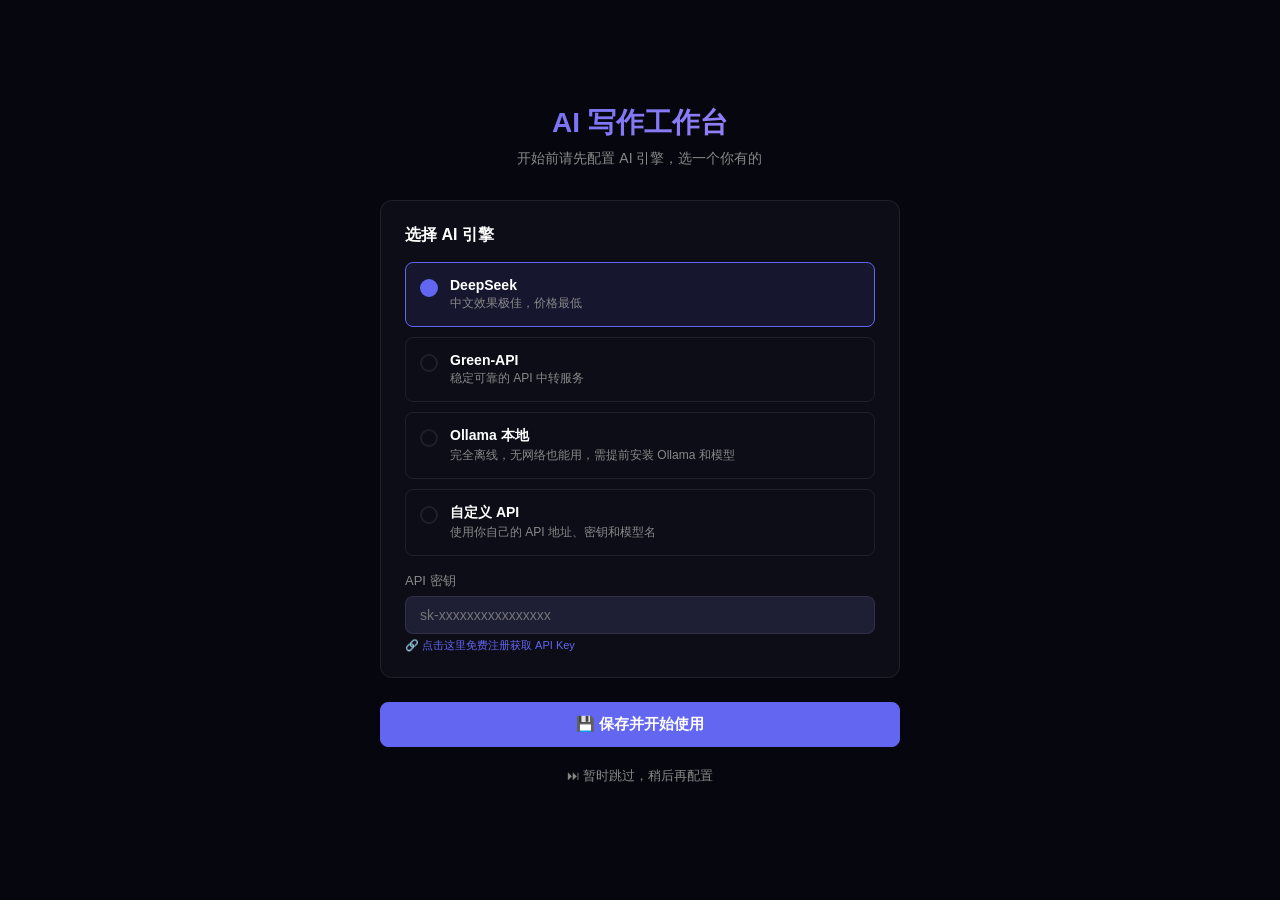
==== 通用写作/static/setup.html @ 701e63a7 "v1.0.0: AI写作工作台首发版 - 8个行业57个模板" ====
<!DOCTYPE html>
<html lang="zh-CN">
<head>
<meta charset="UTF-8">
<meta name="viewport" content="width=device-width, initial-scale=1.0">
<title>AI 写作工作台 - 初始配置</title>
<style>
:root {
  --bg: #06060e; --bg2: #0d0d18; --bg3: #151525; --bg4: #1e1e35;
  --text: #e0e0e0; --text-dim: #888; --text-bright: #fff;
  --accent: #6366f1; --accent-hover: #818cf8; --accent-glow: rgba(99,102,241,0.3);
  --border: rgba(255,255,255,0.08); --radius: 12px; --radius-sm: 8px;
  --green: #10b981; --green-bg: rgba(16,185,129,0.1);
  --red: #ef4444;
}
* { margin: 0; padding: 0; box-sizing: border-box; }
body {
  font-family: "Inter","Microsoft YaHei","PingFang SC",sans-serif;
  background: var(--bg); color: var(--text);
  min-height: 100vh; display: flex; align-items: center; justify-content: center;
  padding: 20px;
}
.container { max-width: 520px; width: 100%; }
.header { text-align: center; margin-bottom: 32px; }
.logo {
  font-size: 28px; font-weight: 800;
  background: linear-gradient(135deg, #6366f1, #a78bfa);
  -webkit-background-clip: text; -webkit-text-fill-color: transparent;
}
.subtitle { font-size: 14px; color: var(--text-dim); margin-top: 8px; }
.card {
  background: var(--bg2); border: 1px solid var(--border);
  border-radius: var(--radius); padding: 24px; margin-bottom: 16px;
}
.card-title { font-size: 16px; font-weight: 600; color: var(--text-bright); margin-bottom: 16px; }
.engine-option {
  display: flex; align-items: flex-start; gap: 12px; padding: 14px;
  border: 1px solid var(--border); border-radius: var(--radius-sm); margin-bottom: 10px;
  cursor: pointer; transition: all 0.2s;
}
.engine-option:hover { border-color: var(--accent); background: rgba(99,102,241,0.05); }
.engine-option.active { border-color: var(--accent); background: rgba(99,102,241,0.1); }
.engine-radio { 
  width: 18px; height: 18px; border-radius: 50%; border: 2px solid var(--border);
  flex-shrink: 0; margin-top: 2px; position: relative;
}
.engine-option.active .engine-radio { border-color: var(--accent); background: var(--accent); }
.engine-name { font-size: 14px; font-weight: 600; color: var(--text-bright); }
.engine-desc { font-size: 12px; color: var(--text-dim); margin-top: 2px; }
.form-group { margin-top: 16px; }
.form-group label { display: block; font-size: 13px; color: var(--text-dim); margin-bottom: 6px; }
.form-group input {
  width: 100%; background: var(--bg4); border: 1px solid var(--border);
  border-radius: var(--radius-sm); padding: 10px 14px; color: var(--text);
  font-size: 14px; outline: none;
}
.form-group input:focus { border-color: var(--accent); }
.form-hint { font-size: 11px; color: var(--text-dim); margin-top: 4px; }
.form-hint a { color: var(--accent); text-decoration: none; }
.form-hint a:hover { text-decoration: underline; }
.btn {
  width: 100%; padding: 12px; border: 1px solid var(--border);
  border-radius: var(--radius-sm); background: var(--surface);
  color: var(--text); font-size: 15px; cursor: pointer; transition: all 0.2s;
  margin-top: 8px;
}
.btn-primary { background: var(--accent); border-color: var(--accent); color: #fff; font-weight: 600; }
.btn-primary:hover { background: var(--accent-hover); box-shadow: 0 0 16px var(--accent-glow); }
.btn-skip { background: transparent; border: none; color: var(--text-dim); font-size: 13px; }
.btn-skip:hover { color: var(--text); }
.msg { text-align: center; font-size: 13px; padding: 10px; border-radius: var(--radius-sm); margin-bottom: 12px; display: none; }
.msg-error { background: rgba(239,68,68,0.1); color: var(--red); }
.msg-success { background: var(--green-bg); color: var(--green); }
</style>
</head>
<body>
<div class="container">
  <div class="header">
    <h1 class="logo">AI 写作工作台</h1>
    <p class="subtitle">开始前请先配置 AI 引擎，选一个你有的</p>
  </div>

  <div class="card">
    <div class="card-title">选择 AI 引擎</div>

    <div class="engine-option active" onclick="selectEngine('deepseek')" id="opt_deepseek">
      <div class="engine-radio"></div>
      <div>
        <div class="engine-name">DeepSeek</div>
        <div class="engine-desc">中文效果极佳，价格最低</div>
      </div>
    </div>

    <div class="engine-option" onclick="selectEngine('greenapi')" id="opt_greenapi">
      <div class="engine-radio"></div>
      <div>
        <div class="engine-name">Green-API</div>
        <div class="engine-desc">稳定可靠的 API 中转服务</div>
      </div>
    </div>

    <div class="engine-option" onclick="selectEngine('ollama')" id="opt_ollama">
      <div class="engine-radio"></div>
      <div>
        <div class="engine-name">Ollama 本地</div>
        <div class="engine-desc">完全离线，无网络也能用，需提前安装 Ollama 和模型</div>
      </div>
    </div>

    <div class="engine-option" onclick="selectEngine('custom')" id="opt_custom">
      <div class="engine-radio"></div>
      <div>
        <div class="engine-name">自定义 API</div>
        <div class="engine-desc">使用你自己的 API 地址、密钥和模型名</div>
      </div>
    </div>

    <div class="msg" id="msg"></div>

    <!-- DeepSeek -->
    <div id="form_deepseek" class="form-group">
      <label>API 密钥</label>
      <input type="password" id="key_deepseek" placeholder="sk-xxxxxxxxxxxxxxxx" readonly onfocus="this.removeAttribute('readonly')">
      <div class="form-hint">🔗 <a href="https://platform.deepseek.com" target="_blank">点击这里免费注册获取 API Key</a></div>
    </div>
    <!-- Green-API -->
    <div id="form_greenapi" class="form-group" style="display:none">
      <label>API 密钥</label>
      <input type="password" id="key_greenapi" placeholder="sk-xxxxxxxxxxxxxxxx" readonly onfocus="this.removeAttribute('readonly')">
      <div class="form-hint">接口地址：https://api.martin007.top/</div>
    </div>
    <!-- Ollama -->
    <div id="form_ollama" class="form-group" style="display:none">
      <label>模型名称</label>
      <input type="text" id="model_ollama" placeholder="qwen2.5:latest" readonly onfocus="this.removeAttribute('readonly')">
      <div class="form-hint">请确认已安装 Ollama 并下载了模型。默认: qwen2.5</div>
    </div>
    <!-- Custom -->
    <div id="form_custom" class="form-group" style="display:none">
      <label>API 地址</label>
      <input type="text" id="url_custom" placeholder="https://your-api.com/v1" readonly onfocus="this.removeAttribute('readonly')">
      <div class="form-hint">任何兼容 OpenAI 格式的接口地址</div>
      <label style="margin-top:12px;">API 密钥</label>
      <input type="password" id="key_custom" placeholder="sk-xxxxxxxxxxxxxxxx" readonly onfocus="this.removeAttribute('readonly')">
      <label style="margin-top:12px;">模型名称</label>
      <input type="text" id="model_custom" placeholder="gpt-4o-mini" readonly onfocus="this.removeAttribute('readonly')">
      <div class="form-hint">填写要调用的模型名称</div>
    </div>
  </div>

  <button class="btn btn-primary" onclick="saveConfig()">💾 保存并开始使用</button>
  <button class="btn btn-skip" onclick="skipSetup()">⏭ 暂时跳过，稍后再配置</button>
</div>

<script>
function selectEngine(e) {
  document.querySelectorAll('.engine-option').forEach(function(el){ el.classList.remove('active'); });
  document.getElementById('opt_' + e).classList.add('active');
  ['deepseek','greenapi','ollama','custom'].forEach(function(id) {
    document.getElementById('form_' + id).style.display = (id === e) ? 'block' : 'none';
  });
}

function showMsg(txt, cls) {
  var m = document.getElementById('msg');
  m.textContent = txt; m.className = 'msg msg-' + cls; m.style.display = 'block';
}

async function saveConfig() {
  var engine = document.querySelector('.engine-option.active').id.replace('opt_','');
  var body = { engine: engine };
  if (engine === 'deepseek') body.api_key = document.getElementById('key_deepseek').value.trim();
  else if (engine === 'greenapi') body.api_key = document.getElementById('key_greenapi').value.trim();
  else if (engine === 'ollama') body.model = document.getElementById('model_ollama').value.trim();
  else if (engine === 'custom') {
    body.base_url = document.getElementById('url_custom').value.trim();
    body.api_key = document.getElementById('key_custom').value.trim();
    body.model = document.getElementById('model_custom').value.trim();
  }
  try {
    var r = await fetch('/api/switch-engine', { method:'POST', headers:{'Content-Type':'application/json'}, body:JSON.stringify(body) });
    var d = await r.json();
    if (d.ok) { showMsg('配置已保存，正在跳转...', 'success'); setTimeout(function(){ window.location.href = '/'; }, 800); }
    else showMsg('保存失败: ' + (d.error || '未知错误'), 'error');
  } catch(e) { showMsg('网络错误: ' + e.message, 'error'); }
}

function skipSetup() { window.location.href = '/'; }
</script>
</body>
</html>
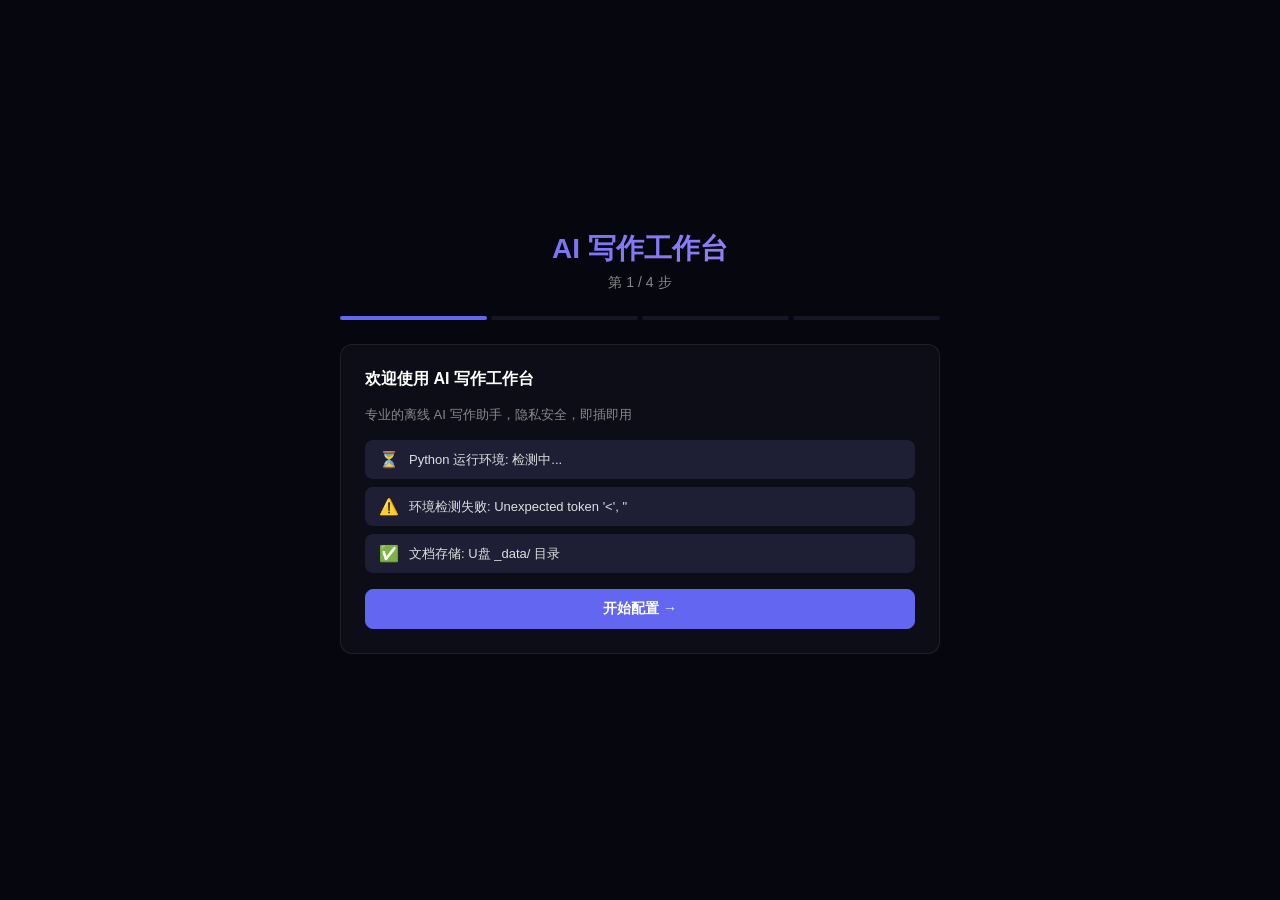
==== commit 6970ca3d: "v1.3.0: 4步安装引导页+离线分发工具prepare_offline.py" ====
--- a/通用写作/static/setup.html
+++ b/通用写作/static/setup.html
@@ -3,189 +3,262 @@
 <head>
 <meta charset="UTF-8">
 <meta name="viewport" content="width=device-width, initial-scale=1.0">
-<title>AI 写作工作台 - 初始配置</title>
+<title>AI 写作工作台 - 安装引导</title>
 <style>
 :root {
   --bg: #06060e; --bg2: #0d0d18; --bg3: #151525; --bg4: #1e1e35;
   --text: #e0e0e0; --text-dim: #888; --text-bright: #fff;
   --accent: #6366f1; --accent-hover: #818cf8; --accent-glow: rgba(99,102,241,0.3);
   --border: rgba(255,255,255,0.08); --radius: 12px; --radius-sm: 8px;
-  --green: #10b981; --green-bg: rgba(16,185,129,0.1);
-  --red: #ef4444;
-}
-* { margin: 0; padding: 0; box-sizing: border-box; }
+  --green: #10b981; --red: #ef4444; --orange: #f59e0b;
+}
+* { margin:0; padding:0; box-sizing:border-box; }
 body {
   font-family: "Inter","Microsoft YaHei","PingFang SC",sans-serif;
   background: var(--bg); color: var(--text);
   min-height: 100vh; display: flex; align-items: center; justify-content: center;
   padding: 20px;
 }
-.container { max-width: 520px; width: 100%; }
-.header { text-align: center; margin-bottom: 32px; }
+.container { max-width: 600px; width: 100%; }
+.header { text-align: center; margin-bottom: 24px; }
 .logo {
   font-size: 28px; font-weight: 800;
   background: linear-gradient(135deg, #6366f1, #a78bfa);
   -webkit-background-clip: text; -webkit-text-fill-color: transparent;
 }
-.subtitle { font-size: 14px; color: var(--text-dim); margin-top: 8px; }
+.subtitle { font-size: 14px; color: var(--text-dim); margin-top: 6px; }
+.progress { display: flex; gap: 4px; margin-bottom: 24px; }
+.progress-dot {
+  flex: 1; height: 4px; background: var(--bg3); border-radius: 2px;
+  transition: background 0.3s;
+}
+.progress-dot.active { background: var(--accent); }
 .card {
   background: var(--bg2); border: 1px solid var(--border);
   border-radius: var(--radius); padding: 24px; margin-bottom: 16px;
 }
 .card-title { font-size: 16px; font-weight: 600; color: var(--text-bright); margin-bottom: 16px; }
+.card-desc { font-size: 13px; color: var(--text-dim); margin-bottom: 16px; }
+.check-item {
+  display: flex; align-items: center; gap: 10px; padding: 10px 14px;
+  margin-bottom: 8px; background: var(--bg4); border-radius: var(--radius-sm);
+  font-size: 13px;
+}
+.check-icon { font-size: 16px; flex-shrink: 0; }
+.scene-grid { display: grid; grid-template-columns: repeat(2, 1fr); gap: 8px; }
+.scene-card {
+  padding: 12px; background: var(--bg4); border: 2px solid var(--border);
+  border-radius: var(--radius-sm); cursor: pointer; text-align: center;
+  transition: all 0.2s; font-size: 14px;
+}
+.scene-card:hover { border-color: var(--accent); }
+.scene-card.selected { border-color: var(--accent); background: rgba(99,102,241,0.12); color: var(--text-bright); }
 .engine-option {
   display: flex; align-items: flex-start; gap: 12px; padding: 14px;
-  border: 1px solid var(--border); border-radius: var(--radius-sm); margin-bottom: 10px;
+  border: 2px solid var(--border); border-radius: var(--radius-sm); margin-bottom: 10px;
   cursor: pointer; transition: all 0.2s;
 }
-.engine-option:hover { border-color: var(--accent); background: rgba(99,102,241,0.05); }
-.engine-option.active { border-color: var(--accent); background: rgba(99,102,241,0.1); }
-.engine-radio { 
+.engine-option:hover { border-color: var(--accent); }
+.engine-option.selected { border-color: var(--accent); background: rgba(99,102,241,0.08); }
+.engine-radio {
   width: 18px; height: 18px; border-radius: 50%; border: 2px solid var(--border);
-  flex-shrink: 0; margin-top: 2px; position: relative;
-}
-.engine-option.active .engine-radio { border-color: var(--accent); background: var(--accent); }
+  flex-shrink: 0; margin-top: 2px;
+}
+.engine-option.selected .engine-radio { border-color: var(--accent); background: var(--accent); }
 .engine-name { font-size: 14px; font-weight: 600; color: var(--text-bright); }
 .engine-desc { font-size: 12px; color: var(--text-dim); margin-top: 2px; }
-.form-group { margin-top: 16px; }
-.form-group label { display: block; font-size: 13px; color: var(--text-dim); margin-bottom: 6px; }
-.form-group input {
-  width: 100%; background: var(--bg4); border: 1px solid var(--border);
-  border-radius: var(--radius-sm); padding: 10px 14px; color: var(--text);
-  font-size: 14px; outline: none;
-}
-.form-group input:focus { border-color: var(--accent); }
+.engine-form { margin-top: 12px; display: none; }
+.engine-option.selected .engine-form { display: block; }
+.form-input {
+  width: 100%; background: var(--bg3); border: 1px solid var(--border);
+  border-radius: var(--radius-sm); padding: 8px 14px; color: var(--text);
+  font-size: 13px; outline: none; margin-top: 8px;
+}
+.form-input:focus { border-color: var(--accent); }
 .form-hint { font-size: 11px; color: var(--text-dim); margin-top: 4px; }
-.form-hint a { color: var(--accent); text-decoration: none; }
-.form-hint a:hover { text-decoration: underline; }
+.btn-row { display: flex; gap: 8px; margin-top: 16px; }
 .btn {
-  width: 100%; padding: 12px; border: 1px solid var(--border);
-  border-radius: var(--radius-sm); background: var(--surface);
-  color: var(--text); font-size: 15px; cursor: pointer; transition: all 0.2s;
-  margin-top: 8px;
-}
+  padding: 10px 20px; border: 1px solid var(--border); border-radius: var(--radius-sm);
+  background: var(--surface); color: var(--text); font-size: 14px; cursor: pointer;
+  transition: all 0.2s; flex: 1; text-align: center;
+}
+.btn:hover { border-color: rgba(255,255,255,0.2); }
 .btn-primary { background: var(--accent); border-color: var(--accent); color: #fff; font-weight: 600; }
 .btn-primary:hover { background: var(--accent-hover); box-shadow: 0 0 16px var(--accent-glow); }
 .btn-skip { background: transparent; border: none; color: var(--text-dim); font-size: 13px; }
 .btn-skip:hover { color: var(--text); }
-.msg { text-align: center; font-size: 13px; padding: 10px; border-radius: var(--radius-sm); margin-bottom: 12px; display: none; }
-.msg-error { background: rgba(239,68,68,0.1); color: var(--red); }
-.msg-success { background: var(--green-bg); color: var(--green); }
+.summary { font-size: 13px; line-height: 1.8; }
+.summary b { color: var(--accent); }
+.summary-done { text-align: center; font-size: 40px; margin-bottom: 16px; }
 </style>
 </head>
 <body>
 <div class="container">
   <div class="header">
     <h1 class="logo">AI 写作工作台</h1>
-    <p class="subtitle">开始前请先配置 AI 引擎，选一个你有的</p>
-  </div>
-
-  <div class="card">
+    <p class="subtitle" id="stepTitle">正在检测环境...</p>
+  </div>
+  <div class="progress" id="progressDots"></div>
+
+  <!-- Step 1: Welcome + Detection -->
+  <div class="card" id="step1">
+    <div class="card-title">欢迎使用 AI 写作工作台</div>
+    <div class="card-desc">专业的离线 AI 写作助手，隐私安全，即插即用</div>
+    <div id="checkList"></div>
+    <div class="btn-row"><button class="btn btn-primary" onclick="nextStep()">开始配置 →</button></div>
+  </div>
+
+  <!-- Step 2: Scenes -->
+  <div class="card" id="step2" style="display:none">
+    <div class="card-title">选择写作场景（可多选）</div>
+    <div class="card-desc">选择你常用的写作类型，首页会优先显示</div>
+    <div class="scene-grid" id="sceneGrid"></div>
+    <div class="btn-row">
+      <button class="btn" onclick="prevStep()">← 上一步</button>
+      <button class="btn btn-primary" onclick="nextStep()">下一步 →</button>
+    </div>
+  </div>
+
+  <!-- Step 3: Engine -->
+  <div class="card" id="step3" style="display:none">
     <div class="card-title">选择 AI 引擎</div>
-
-    <div class="engine-option active" onclick="selectEngine('deepseek')" id="opt_deepseek">
-      <div class="engine-radio"></div>
-      <div>
-        <div class="engine-name">DeepSeek</div>
-        <div class="engine-desc">中文效果极佳，价格最低</div>
-      </div>
+    <div class="card-desc">推荐使用本地模型，纯离线，隐私安全</div>
+    <div id="engineOptions"></div>
+    <div class="btn-row">
+      <button class="btn" onclick="prevStep()">← 上一步</button>
+      <button class="btn btn-primary" onclick="finishSetup()">完成配置</button>
     </div>
-
-    <div class="engine-option" onclick="selectEngine('greenapi')" id="opt_greenapi">
-      <div class="engine-radio"></div>
-      <div>
-        <div class="engine-name">Green-API</div>
-        <div class="engine-desc">稳定可靠的 API 中转服务</div>
-      </div>
-    </div>
-
-    <div class="engine-option" onclick="selectEngine('ollama')" id="opt_ollama">
-      <div class="engine-radio"></div>
-      <div>
-        <div class="engine-name">Ollama 本地</div>
-        <div class="engine-desc">完全离线，无网络也能用，需提前安装 Ollama 和模型</div>
-      </div>
-    </div>
-
-    <div class="engine-option" onclick="selectEngine('custom')" id="opt_custom">
-      <div class="engine-radio"></div>
-      <div>
-        <div class="engine-name">自定义 API</div>
-        <div class="engine-desc">使用你自己的 API 地址、密钥和模型名</div>
-      </div>
-    </div>
-
-    <div class="msg" id="msg"></div>
-
-    <!-- DeepSeek -->
-    <div id="form_deepseek" class="form-group">
-      <label>API 密钥</label>
-      <input type="password" id="key_deepseek" placeholder="sk-xxxxxxxxxxxxxxxx" readonly onfocus="this.removeAttribute('readonly')">
-      <div class="form-hint">🔗 <a href="https://platform.deepseek.com" target="_blank">点击这里免费注册获取 API Key</a></div>
-    </div>
-    <!-- Green-API -->
-    <div id="form_greenapi" class="form-group" style="display:none">
-      <label>API 密钥</label>
-      <input type="password" id="key_greenapi" placeholder="sk-xxxxxxxxxxxxxxxx" readonly onfocus="this.removeAttribute('readonly')">
-      <div class="form-hint">接口地址：https://api.martin007.top/</div>
-    </div>
-    <!-- Ollama -->
-    <div id="form_ollama" class="form-group" style="display:none">
-      <label>模型名称</label>
-      <input type="text" id="model_ollama" placeholder="qwen2.5:latest" readonly onfocus="this.removeAttribute('readonly')">
-      <div class="form-hint">请确认已安装 Ollama 并下载了模型。默认: qwen2.5</div>
-    </div>
-    <!-- Custom -->
-    <div id="form_custom" class="form-group" style="display:none">
-      <label>API 地址</label>
-      <input type="text" id="url_custom" placeholder="https://your-api.com/v1" readonly onfocus="this.removeAttribute('readonly')">
-      <div class="form-hint">任何兼容 OpenAI 格式的接口地址</div>
-      <label style="margin-top:12px;">API 密钥</label>
-      <input type="password" id="key_custom" placeholder="sk-xxxxxxxxxxxxxxxx" readonly onfocus="this.removeAttribute('readonly')">
-      <label style="margin-top:12px;">模型名称</label>
-      <input type="text" id="model_custom" placeholder="gpt-4o-mini" readonly onfocus="this.removeAttribute('readonly')">
-      <div class="form-hint">填写要调用的模型名称</div>
-    </div>
-  </div>
-
-  <button class="btn btn-primary" onclick="saveConfig()">💾 保存并开始使用</button>
-  <button class="btn btn-skip" onclick="skipSetup()">⏭ 暂时跳过，稍后再配置</button>
+    <button class="btn-skip" onclick="finishSetup()" style="width:100%;margin-top:8px;">跳过，使用本地模型</button>
+  </div>
+
+  <!-- Step 4: Done -->
+  <div class="card" id="step4" style="display:none">
+    <div class="summary-done">✅</div>
+    <div class="card-title">全部就绪！</div>
+    <div class="summary" id="summaryText"></div>
+    <div class="btn-row"><button class="btn btn-primary" onclick="goHome()">🚀 开始写作</button></div>
+  </div>
 </div>
 
 <script>
-function selectEngine(e) {
-  document.querySelectorAll('.engine-option').forEach(function(el){ el.classList.remove('active'); });
-  document.getElementById('opt_' + e).classList.add('active');
-  ['deepseek','greenapi','ollama','custom'].forEach(function(id) {
-    document.getElementById('form_' + id).style.display = (id === e) ? 'block' : 'none';
-  });
-}
-
-function showMsg(txt, cls) {
-  var m = document.getElementById('msg');
-  m.textContent = txt; m.className = 'msg msg-' + cls; m.style.display = 'block';
-}
-
-async function saveConfig() {
-  var engine = document.querySelector('.engine-option.active').id.replace('opt_','');
-  var body = { engine: engine };
-  if (engine === 'deepseek') body.api_key = document.getElementById('key_deepseek').value.trim();
-  else if (engine === 'greenapi') body.api_key = document.getElementById('key_greenapi').value.trim();
-  else if (engine === 'ollama') body.model = document.getElementById('model_ollama').value.trim();
-  else if (engine === 'custom') {
-    body.base_url = document.getElementById('url_custom').value.trim();
-    body.api_key = document.getElementById('key_custom').value.trim();
-    body.model = document.getElementById('model_custom').value.trim();
+var step = 1, selectedScenes = [], selectedEngine = "local";
+
+function updateProgress() {
+  document.getElementById("progressDots").innerHTML = [1,2,3,4].map(function(s) {
+    return '<div class="progress-dot' + (s <= step ? ' active' : '') + '"></div>';
+  }).join("");
+  document.getElementById("stepTitle").textContent = "第 " + step + " / 4 步";
+  for (var i = 1; i <= 4; i++) {
+    document.getElementById("step" + i).style.display = (i === step) ? "block" : "none";
   }
+}
+
+async function detectEnv() {
+  var html = "";
+  // Check Python
+  html += '<div class="check-item"><span class="check-icon">⏳</span><span>Python 运行环境: 检测中...</span></div>';
+  // Check local model
   try {
-    var r = await fetch('/api/switch-engine', { method:'POST', headers:{'Content-Type':'application/json'}, body:JSON.stringify(body) });
+    var r = await fetch("/api/local-status");
     var d = await r.json();
-    if (d.ok) { showMsg('配置已保存，正在跳转...', 'success'); setTimeout(function(){ window.location.href = '/'; }, 800); }
-    else showMsg('保存失败: ' + (d.error || '未知错误'), 'error');
-  } catch(e) { showMsg('网络错误: ' + e.message, 'error'); }
-}
-
-function skipSetup() { window.location.href = '/'; }
+    html = "";
+    html += '<div class="check-item"><span class="check-icon">✅</span><span>Python 运行环境: 已就绪</span></div>';
+    if (d.available) {
+      html += '<div class="check-item"><span class="check-icon">✅</span><span>离线大模型: ' + d.model_name + '</span></div>';
+    } else {
+      html += '<div class="check-item"><span class="check-icon">⚠️</span><span>离线大模型: 未安装（可稍后一键下载）</span></div>';
+    }
+    if (d.running) {
+      html += '<div class="check-item"><span class="check-icon">✅</span><span>llama-server: 已运行 (端口 ' + d.port + ')</span></div>';
+    } else {
+      html += '<div class="check-item"><span class="check-icon">⚠️</span><span>llama-server: 未运行（选择本地引擎时自动启动）</span></div>';
+    }
+  } catch(e) {
+    html += '<div class="check-item"><span class="check-icon">⚠️</span><span>环境检测失败: ' + e.message + '</span></div>';
+  }
+  html += '<div class="check-item"><span class="check-icon">✅</span><span>文档存储: U盘 _data/ 目录</span></div>';
+  document.getElementById("checkList").innerHTML = html;
+}
+
+function initScenes() {
+  var scenes = [
+    {id:"gov", icon:"🏛", name:"党政公文", desc:"通知、请示、报告"},
+    {id:"biz", icon:"💼", name:"商务文档", desc:"合同、邮件、方案"},
+    {id:"law", icon:"⚖", name:"法律文书", desc:"起诉、律师函、合同"},
+    {id:"edu", icon:"🍎", name:"教案课件", desc:"教案、试卷、计划"},
+    {id:"stu", icon:"📚", name:"学生作文", desc:"记叙、议论、考场"},
+    {id:"work", icon:"👔", name:"职场汇报", desc:"周报、OKR、总结"},
+    {id:"media", icon:"📱", name:"自媒体", desc:"公众号、小红书、视频"},
+    {id:"other", icon:"🌐", name:"通用写作", desc:"自由创作"}
+  ];
+  document.getElementById("sceneGrid").innerHTML = scenes.map(function(s) {
+    return '<div class="scene-card" id="sc_' + s.id + '" onclick="toggleScene(\'' + s.id + '\')"><div style="font-size:24px;">' + s.icon + '</div><div style="font-weight:600;margin-top:4px;">' + s.name + '</div><div style="font-size:11px;color:var(--text-dim);">' + s.desc + '</div></div>';
+  }).join("");
+}
+
+function toggleScene(id) {
+  var el = document.getElementById("sc_" + id);
+  var idx = selectedScenes.indexOf(id);
+  if (idx >= 0) { selectedScenes.splice(idx, 1); el.classList.remove("selected"); }
+  else { selectedScenes.push(id); el.classList.add("selected"); }
+}
+
+function initEngines() {
+  var engines = [
+    {id:"local", name:"本地模型 (U盘内置)", desc:"完全离线，隐私安全，无需配置", hasForm:false},
+    {id:"deepseek", name:"DeepSeek (云端)", desc:"中文效果好，价格低，需联网", hasForm:true, fields:[{id:"dsKey","label":"API Key",type:"password",hint:'前往 <a href=\"https://platform.deepseek.com\" target=\"_blank\" style=\"color:var(--accent);\">platform.deepseek.com</a> 注册获取'}]},
+    {id:"greenapi", name:"Green-API (云端)", desc:"API 中转服务，需联网", hasForm:true, fields:[{id:"gaKey","label":"API Key",type:"password",hint:"填写 Green-API 密钥"}]},
+  ];
+  document.getElementById("engineOptions").innerHTML = engines.map(function(e) {
+    var form = e.hasForm ? e.fields.map(function(f) {
+      return '<input type="' + f.type + '" class="form-input" id="' + f.id + '" placeholder="' + f.label + '" readonly onfocus="this.removeAttribute(\'readonly\')"><div class="form-hint">' + f.hint + '</div>';
+    }).join("") : '<div class="form-hint" style="padding:6px 0;">无需配置，直接使用</div>';
+    return '<div class="engine-option' + (e.id === "local" ? " selected" : "") + '" id="eng_' + e.id + '" onclick="selectEngine(\'' + e.id + '\')"><div class="engine-radio"></div><div><div class="engine-name">' + e.name + '</div><div class="engine-desc">' + e.desc + '</div><div class="engine-form">' + form + '</div></div></div>';
+  }).join("");
+}
+
+function selectEngine(id) {
+  selectedEngine = id;
+  document.querySelectorAll(".engine-option").forEach(function(el) { el.classList.remove("selected"); });
+  document.getElementById("eng_" + id).classList.add("selected");
+}
+
+async function finishSetup() {
+  // Save engine preference
+  var body = {engine: selectedEngine};
+  if (selectedEngine === "deepseek") {
+    body.api_key = document.getElementById("dsKey") ? document.getElementById("dsKey").value.trim() : "";
+    body.model = "deepseek-chat";
+  } else if (selectedEngine === "greenapi") {
+    body.api_key = document.getElementById("gaKey") ? document.getElementById("gaKey").value.trim() : "";
+    body.model = "gpt-4o-mini";
+  }
+  try { await fetch("/api/switch-engine", {method:"POST", headers:{"Content-Type":"application/json"}, body:JSON.stringify(body)}); } catch(e) {}
+
+  // Save scene preferences
+  localStorage.setItem("preferredScenes", selectedScenes.join(","));
+  
+  // Show summary
+  var sceneNames = {gov:"党政公文",biz:"商务文档",law:"法律文书",edu:"教案课件",stu:"学生作文",work:"职场汇报",media:"自媒体",other:"通用写作"};
+  var engineNames = {local:"本地模型", deepseek:"DeepSeek", greenapi:"Green-API"};
+  var summary = "<b>场景偏好：</b>" + (selectedScenes.length ? selectedScenes.map(function(s){ return sceneNames[s]; }).join("、") : "全部") + "<br>";
+  summary += "<b>AI 引擎：</b>" + (engineNames[selectedEngine] || selectedEngine) + "<br>";
+  try {
+    var r = await fetch("/api/local-status");
+    var d = await r.json();
+    if (d.available) summary += "<b>离线模型：</b>" + d.model_name + "<br>";
+  } catch(e) {}
+  document.getElementById("summaryText").innerHTML = summary;
+  step = 4; updateProgress();
+}
+
+function goHome() { window.location.href = "/"; }
+function nextStep() { if (step < 4) { step++; updateProgress(); if (step === 2) initScenes(); if (step === 3) initEngines(); } }
+function prevStep() { if (step > 1) { step--; updateProgress(); } }
+
+detectEnv();
+updateProgress();
+initScenes();
 </script>
 </body>
 </html>
